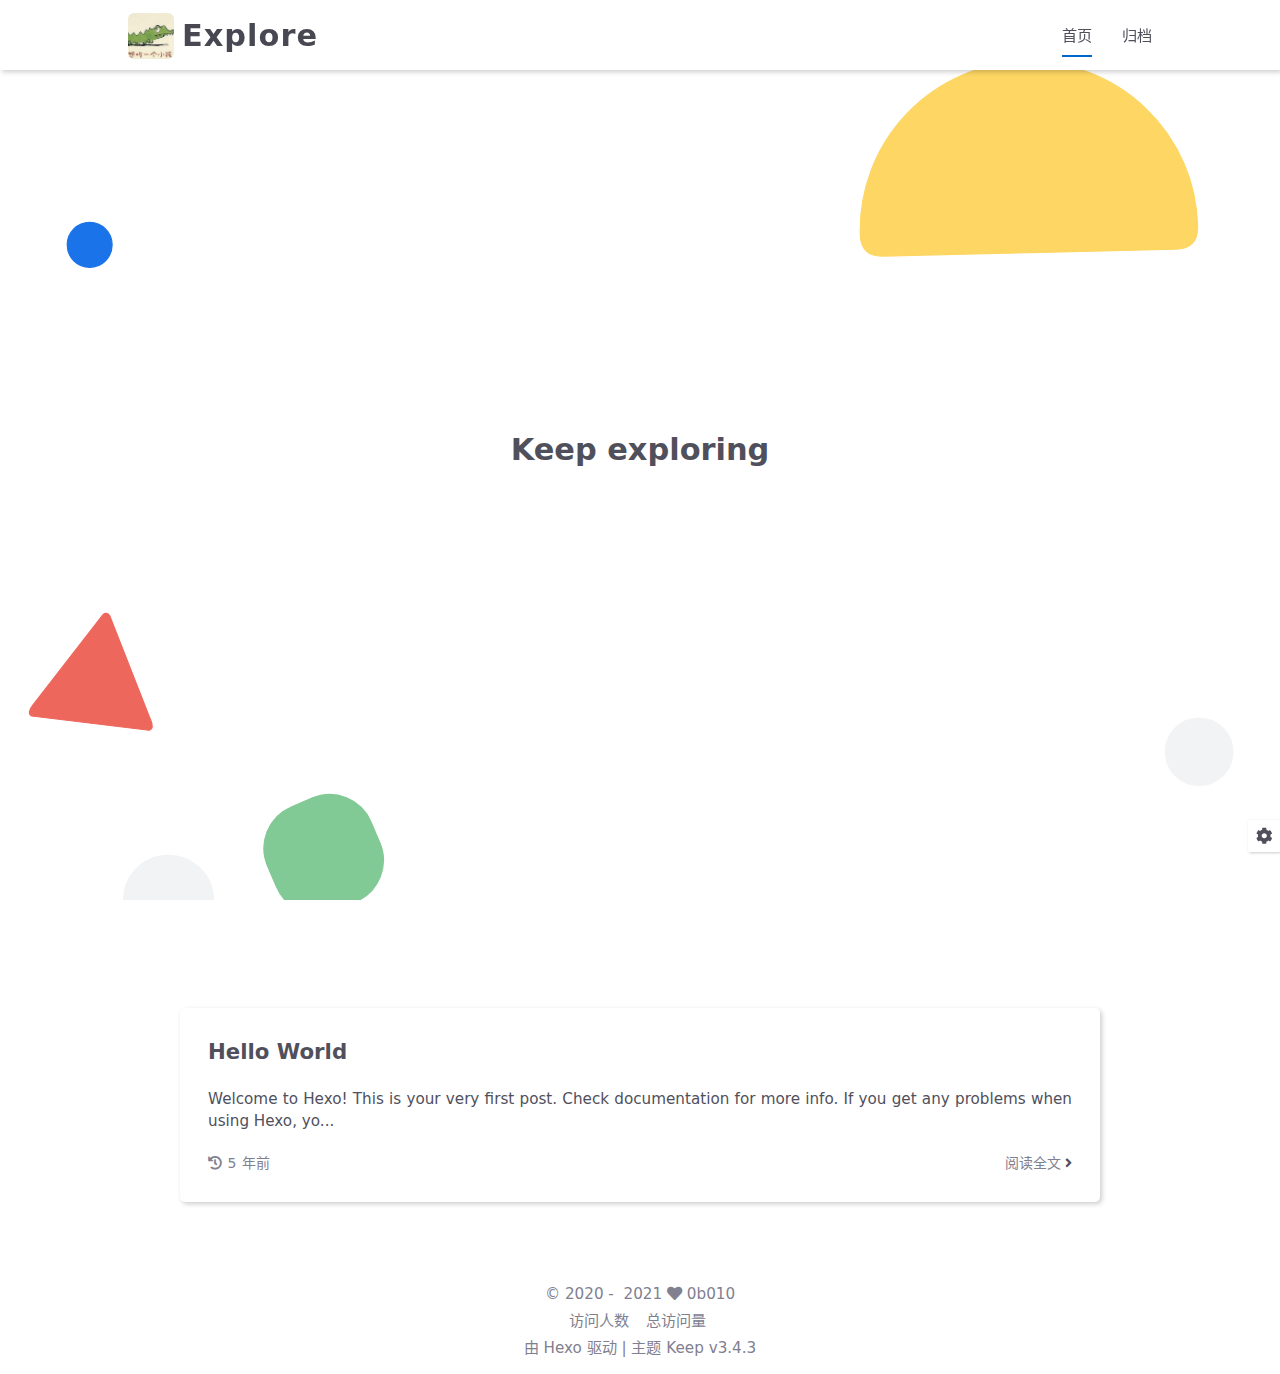
==== index.html @ 8cad260c "Site updated: 2021-06-09 20:20:36" ====
<!DOCTYPE html>
<html lang="zh-CN">
<head>
    <meta charset="utf-8">
    <meta name="viewport" content="width=device-width, initial-scale=1, maximum-scale=1">
    <meta name="keywords" content="Hexo Theme Keep">
    <meta name="description" content="Hexo Theme Keep">
    <meta name="author" content="0b010">
    
    <title>
        
        Explore
    </title>
    
<link rel="stylesheet" href="/css/style.css">

    <link rel="shortcut icon" href="/images/avatar.jpeg">
    
<link rel="stylesheet" href="/css/font-awesome.min.css">

    <script id="hexo-configurations">
    let KEEP = window.KEEP || {};
    KEEP.hexo_config = {"hostname":"example.com","root":"/","language":"zh-CN"};
    KEEP.theme_config = {"toc":{"enable":true,"number":false,"expand_all":false,"init_open":false},"style":{"primary_color":"#0066CC","avatar":"/images/avatar.jpeg","favicon":"/images/avatar.jpeg","article_img_align":"left","left_side_width":"260px","content_max_width":"920px","hover":{"shadow":false,"scale":false},"first_screen":{"enable":true,"background_img":"/images/bg.svg","description":"Keep exploring"},"scroll":{"progress_bar":{"enable":false},"percent":{"enable":false}}},"local_search":{"enable":false,"preload":false},"code_copy":{"enable":false,"style":"default"},"pjax":{"enable":false},"lazyload":{"enable":false},"version":"3.4.3"};
    KEEP.language_ago = {"second":"%s 秒前","minute":"%s 分钟前","hour":"%s 小时前","day":"%s 天前","week":"%s 周前","month":"%s 月前","year":"%s 年前"};
  </script>
<meta name="generator" content="Hexo 5.4.0"></head>


<body>
<div class="progress-bar-container">
    

    
</div>


<main class="page-container">

    
        <div class="first-screen-container flex-center fade-in-down-animation">
    <div class="content flex-center">
        <div class="description">
            Keep exploring
        </div>
        
    </div>
</div>

    

    <div class="page-main-content">

        <div class="page-main-content-top">
            <header class="header-wrapper">

    <div class="header-content has-first-screen">
        <div class="left">
            
                <a class="logo-image" href="/">
                    <img src="/images/avatar.jpeg">
                </a>
            
            <a class="logo-title" href="/">
                Explore
            </a>
        </div>

        <div class="right">
            <div class="pc">
                <ul class="menu-list">
                    
                        <li class="menu-item">
                            <a class="active"
                               href="/"
                            >
                                首页
                            </a>
                        </li>
                    
                        <li class="menu-item">
                            <a class=""
                               href="/archives"
                            >
                                归档
                            </a>
                        </li>
                    
                    
                </ul>
            </div>
            <div class="mobile">
                
                <div class="icon-item menu-bar">
                    <div class="menu-bar-middle"></div>
                </div>
            </div>
        </div>
    </div>

    <div class="header-drawer">
        <ul class="drawer-menu-list">
            
                <li class="drawer-menu-item flex-center">
                    <a class="active"
                       href="/">首页</a>
                </li>
            
                <li class="drawer-menu-item flex-center">
                    <a class=""
                       href="/archives">归档</a>
                </li>
            
        </ul>
    </div>

    <div class="window-mask"></div>

</header>


        </div>

        <div class="page-main-content-middle">

            <div class="main-content">

                
                    <div class="home-content-container fade-in-down-animation">
    <ul class="home-article-list">
        
            <li class="home-article-item">

                

                <h3 class="home-article-title">
                    <a href="/2021/06/09/hello-world/">
                        Hello World
                    </a>
                </h3>

                <div class="home-article-content markdown-body">
                    
                        Welcome to Hexo! This is your very first post. Check documentation for more info. If you get any problems when using Hexo, yo...
                    
                </div>

                <div class="home-article-meta-info-container">
    <div class="home-article-meta-info">
        <span><i class="fas fa-history"></i>&nbsp;<span class="home-article-date" data-date="Wed Jun 09 2021 17:06:42 GMT+0800">2021-06-09</span></span>
        
        
    </div>

    <a href="/2021/06/09/hello-world/">阅读全文&nbsp;<i class="fas fa-angle-right"></i></a>
</div>

            </li>
        
    </ul>

    <div class="home-paginator">
        <div class="paginator">
    

    
</div>

    </div>
</div>


                
            </div>

        </div>

        <div class="page-main-content-bottom">
            <footer class="footer">
    <div class="info-container">
        <div class="copyright-info info-item">
            &copy;
            
              <span>2020</span>&nbsp;-&nbsp;
            
            2021&nbsp;<i class="fas fa-heart icon-animate"></i>&nbsp;<a href="/">0b010</a>
        </div>
        
            <script async  src="//busuanzi.ibruce.info/busuanzi/2.3/busuanzi.pure.mini.js"></script>
            <div class="website-count info-item">
                
                    <span id="busuanzi_container_site_uv">
                        访问人数&nbsp;<span id="busuanzi_value_site_uv"></span>&ensp;
                    </span>
                
                
                    <span id="busuanzi_container_site_pv">
                        总访问量&nbsp;<span id="busuanzi_value_site_pv"></span>
                    </span>
                
            </div>
        
        <div class="theme-info info-item">
            由 <a target="_blank" href="https://hexo.io">Hexo</a> 驱动&nbsp;|&nbsp;主题&nbsp;<a class="theme-version" target="_blank" href="https://github.com/XPoet/hexo-theme-keep">Keep v3.4.3</a>
        </div>
        
    </div>
</footer>

        </div>
    </div>

    

    <div class="right-bottom-side-tools">
        <div class="side-tools-container">
    <ul class="side-tools-list">
        <li class="tools-item tool-font-adjust-plus flex-center">
            <i class="fas fa-search-plus"></i>
        </li>

        <li class="tools-item tool-font-adjust-minus flex-center">
            <i class="fas fa-search-minus"></i>
        </li>

        <li class="tools-item tool-expand-width flex-center">
            <i class="fas fa-arrows-alt-h"></i>
        </li>

        <li class="tools-item tool-dark-light-toggle flex-center">
            <i class="fas fa-moon"></i>
        </li>

        <!-- rss -->
        

        
            <li class="tools-item tool-scroll-to-top flex-center">
                <i class="fas fa-arrow-up"></i>
            </li>
        

        <li class="tools-item tool-scroll-to-bottom flex-center">
            <i class="fas fa-arrow-down"></i>
        </li>
    </ul>

    <ul class="exposed-tools-list">
        <li class="tools-item tool-toggle-show flex-center">
            <i class="fas fa-cog fa-spin"></i>
        </li>
        
    </ul>
</div>

    </div>

    

    <div class="image-viewer-container">
    <img src="">
</div>


    

</main>





<script src="/js/utils.js"></script>

<script src="/js/main.js"></script>

<script src="/js/header-shrink.js"></script>

<script src="/js/back2top.js"></script>

<script src="/js/dark-light-toggle.js"></script>








<div class="post-scripts">
    
</div>



</body>
</html>
---- css/style.css ----
:root {
  --background-color: #fff;
  --second-background-color: #f7f7f7;
  --primary-color: #06c;
  --first-text-color: #484853;
  --second-text-color: #4c4c57;
  --third-text-color: #808091;
  --fourth-text-color: #ededef;
  --default-text-color: #50505c;
  --border-color: #b3b3b3;
  --selection-color: #0075eb;
  --shadow-color: rgba(0,0,0,0.2);
  --shadow-hover-color: rgba(0,0,0,0.28);
  --scrollbar-color: #595967;
  --scroll-bar-bg-color: #e6e6e6;
  --link-color: #484853;
  --copyright-info-color: #c03;
  --avatar-background-color: #06c;
  --pjax-progress-bar-color: linear-gradient(45deg, #f10006, #ef5b00, #e59c01, #19ca05, #00cab5, #0264c8, #c303c3);
}
@media (prefers-color-scheme: light) {
  :root {
    --background-color: #fff;
    --second-background-color: #f7f7f7;
    --primary-color: #06c;
    --first-text-color: #484853;
    --second-text-color: #4c4c57;
    --third-text-color: #808091;
    --fourth-text-color: #ededef;
    --default-text-color: #50505c;
    --border-color: #b3b3b3;
    --selection-color: #0075eb;
    --shadow-color: rgba(0,0,0,0.2);
    --shadow-hover-color: rgba(0,0,0,0.28);
    --scrollbar-color: #595967;
    --scroll-bar-bg-color: #e6e6e6;
    --link-color: #484853;
    --copyright-info-color: #c03;
    --avatar-background-color: #06c;
    --pjax-progress-bar-color: linear-gradient(45deg, #f10006, #ef5b00, #e59c01, #19ca05, #00cab5, #0264c8, #c303c3);
  }
}
@media (prefers-color-scheme: dark) {
  :root {
    --background-color: #383940;
    --second-background-color: #32333a;
    --primary-color: #06c;
    --first-text-color: #d2d2d7;
    --second-text-color: #cbcbd1;
    --third-text-color: #9595a2;
    --fourth-text-color: #242429;
    --default-text-color: #bebec6;
    --border-color: #5c5e6a;
    --selection-color: #0075eb;
    --shadow-color: rgba(128,128,128,0.2);
    --shadow-hover-color: rgba(128,128,128,0.28);
    --scrollbar-color: #32333a;
    --scroll-bar-bg-color: #5c5e6a;
    --link-color: #c5c5cc;
    --copyright-info-color: #a30029;
    --avatar-background-color: #005cb8;
    --pjax-progress-bar-color: linear-gradient(45deg, #ea404a, #ea722f, #e9a71f, #67e559, #18ecec, #1b85f1, #ee1dee);
  }
}
.light-mode {
  --background-color: #fff;
  --second-background-color: #f7f7f7;
  --primary-color: #06c;
  --first-text-color: #484853;
  --second-text-color: #4c4c57;
  --third-text-color: #808091;
  --fourth-text-color: #ededef;
  --default-text-color: #50505c;
  --border-color: #b3b3b3;
  --selection-color: #0075eb;
  --shadow-color: rgba(0,0,0,0.2);
  --shadow-hover-color: rgba(0,0,0,0.28);
  --scrollbar-color: #595967;
  --scroll-bar-bg-color: #e6e6e6;
  --link-color: #484853;
  --copyright-info-color: #c03;
  --avatar-background-color: #06c;
  --pjax-progress-bar-color: linear-gradient(45deg, #f10006, #ef5b00, #e59c01, #19ca05, #00cab5, #0264c8, #c303c3);
}
.dark-mode {
  --background-color: #383940;
  --second-background-color: #32333a;
  --primary-color: #06c;
  --first-text-color: #d2d2d7;
  --second-text-color: #cbcbd1;
  --third-text-color: #9595a2;
  --fourth-text-color: #242429;
  --default-text-color: #bebec6;
  --border-color: #5c5e6a;
  --selection-color: #0075eb;
  --shadow-color: rgba(128,128,128,0.2);
  --shadow-hover-color: rgba(128,128,128,0.28);
  --scrollbar-color: #32333a;
  --scroll-bar-bg-color: #5c5e6a;
  --link-color: #c5c5cc;
  --copyright-info-color: #a30029;
  --avatar-background-color: #005cb8;
  --pjax-progress-bar-color: linear-gradient(45deg, #ea404a, #ea722f, #e9a71f, #67e559, #18ecec, #1b85f1, #ee1dee);
}
.fade-in-down-animation {
  animation-fill-mode: both;
  animation-duration: 1s;
  animation-name: fade-in-down;
}
.title-hover-animation {
  display: inline-block;
  position: relative;
  border-bottom: none;
  line-height: 1.3;
  vertical-align: top;
  color: var(--second-text-color);
}
.title-hover-animation::before {
  content: "";
  position: absolute;
  width: 100%;
  height: 2px;
  bottom: -4px;
  left: 0;
  background-color: var(--second-text-color);
  visibility: hidden;
  transform: scaleX(0);
  transition-property: color, background, box-shadow, border-color, visibility, transform;
  transition-delay: 0s, 0s, 0s, 0s, 0s, 0s;
  transition-duration: 0.2s, 0.2s, 0.2s, 0.2s, 0.2s, 0.2s;
  transition-timing-function: ease, ease, ease, ease, ease-in-out, ease-in-out;
}
.title-hover-animation:hover::before {
  visibility: visible;
  transform: scaleX(1);
}
@-moz-keyframes fade-in-down {
  0% {
    opacity: 0;
    transform: translateY(-50px);
  }
  100% {
    opacity: 1;
    transform: translateY(0);
  }
}
@-webkit-keyframes fade-in-down {
  0% {
    opacity: 0;
    transform: translateY(-50px);
  }
  100% {
    opacity: 1;
    transform: translateY(0);
  }
}
@-o-keyframes fade-in-down {
  0% {
    opacity: 0;
    transform: translateY(-50px);
  }
  100% {
    opacity: 1;
    transform: translateY(0);
  }
}
@keyframes fade-in-down {
  0% {
    opacity: 0;
    transform: translateY(-50px);
  }
  100% {
    opacity: 1;
    transform: translateY(0);
  }
}
@-moz-keyframes icon-animate {
  0%, 100% {
    transform: scale(1);
  }
  10%, 30% {
    transform: scale(0.88);
  }
  20%, 40%, 60%, 80% {
    transform: scale(1.08);
  }
  50%, 70% {
    transform: scale(1.08);
  }
}
@-webkit-keyframes icon-animate {
  0%, 100% {
    transform: scale(1);
  }
  10%, 30% {
    transform: scale(0.88);
  }
  20%, 40%, 60%, 80% {
    transform: scale(1.08);
  }
  50%, 70% {
    transform: scale(1.08);
  }
}
@-o-keyframes icon-animate {
  0%, 100% {
    transform: scale(1);
  }
  10%, 30% {
    transform: scale(0.88);
  }
  20%, 40%, 60%, 80% {
    transform: scale(1.08);
  }
  50%, 70% {
    transform: scale(1.08);
  }
}
@keyframes icon-animate {
  0%, 100% {
    transform: scale(1);
  }
  10%, 30% {
    transform: scale(0.88);
  }
  20%, 40%, 60%, 80% {
    transform: scale(1.08);
  }
  50%, 70% {
    transform: scale(1.08);
  }
}
* {
  transition-property: color, background, box-shadow, border-color;
  transition-delay: 0s, 0s, 0s, 0s;
  transition-duration: 0.2s, 0.2s, 0.2s, 0.2s;
  transition-timing-function: ease, ease, ease, ease;
}
*::-webkit-scrollbar {
  width: 6px;
  height: 6px;
  transition: all 0.2s ease;
}
*::-webkit-scrollbar-thumb {
  background: var(--scrollbar-color);
  border-radius: 1px;
}
*::-webkit-scrollbar-track {
  background: var(--scroll-bar-bg-color);
}
html,
body {
  margin: 0;
  padding: 0;
  color: var(--default-text-color);
  background: var(--background-color);
  font-family: Optima-Regular, Optima, -apple-system, system-ui, Segoe UI, Roboto, Ubuntu, Cantarell, Noto Sans, sans-serif, BlinkMacSystemFont, Helvetica Neue, PingFang SC, Hiragino Sans GB, Microsoft YaHei, Arial;
  font-weight: 400;
  font-size: 15.2px;
  line-height: 22px;
}
html::-webkit-scrollbar,
body::-webkit-scrollbar {
  width: 8px;
  height: 8px;
}
@media (max-width: 780px) {
  html,
  body {
    font-size: 14.591999999999999px;
    line-height: 21.119999999999997px;
  }
}
@media (max-width: 500px) {
  html,
  body {
    font-size: 13.68px;
    line-height: 19.8px;
  }
}
::selection {
  background: var(--selection-color);
  color: #fff;
}
ul,
ol,
li {
  padding: 0;
  margin: 0;
  list-style: none;
}
a {
  text-decoration: none;
  color: var(--default-text-color);
}
a i,
a span {
  color: var(--default-text-color);
}
a:hover,
a:active {
  text-decoration: none !important;
  color: var(--primary-color);
}
a:hover i,
a:active i,
a:hover span,
a:active span {
  color: var(--primary-color);
}
img[lazyload] {
  padding: 10px;
  margin: 20px auto !important;
  cursor: not-allowed;
  pointer-events: none;
}
button {
  padding: 0;
  margin: 0;
  border: 0;
  outline: none;
  cursor: pointer;
  background: transparent;
}
.btn {
  display: inline-block;
  position: relative;
  text-align: center;
  cursor: pointer;
  white-space: nowrap;
  border-radius: 5px;
  padding: 8px 16px;
  background: var(--background-color);
  box-shadow: 2px 2px 5px var(--shadow-color);
  transition-property: color, background, box-shadow, border-color, transform;
  transition-delay: 0s, 0s, 0s, 0s, 0s;
  transition-duration: 0.2s, 0.2s, 0.2s, 0.2s, 0.2s;
  transition-timing-function: ease, ease, ease, ease, linear;
}
.btn:hover {
  color: var(--background-color);
  background: var(--primary-color);
}
.flex-center {
  display: flex;
  justify-content: center;
  align-items: center;
}
.clear {
  clear: both;
}
.markdown-body {
  font-size: 1rem;
}
.markdown-body blockquote {
  box-sizing: border-box;
  border-left: 5px solid var(--default-text-color);
  margin: 20px 0;
  color: var(--default-text-color);
  background: var(--second-background-color);
}
.markdown-body blockquote p,
.markdown-body blockquote ul,
.markdown-body blockquote ol {
  padding: 5px 5px 5px 10px;
}
.markdown-body p {
  line-height: 2;
  color: var(--default-text-color);
}
.markdown-body a {
  position: relative;
  outline: 0;
  text-decoration: none;
  overflow-wrap: break-word;
  cursor: pointer;
  border-bottom: 1px solid var(--third-text-color);
  box-sizing: border-box;
  padding-bottom: 2px;
}
.markdown-body a .fas,
.markdown-body a .far,
.markdown-body a fab {
  margin: 0 2px 0 6px;
  position: relative;
  color: var(--third-text-color);
  font-size: 0.88rem;
}
.markdown-body a:hover {
  text-decoration: underline;
}
.markdown-body a:hover::after {
  background: var(--primary-color);
}
.markdown-body strong {
  color: var(--default-text-color);
}
.markdown-body em {
  color: var(--default-text-color);
}
.markdown-body ul > li,
.markdown-body ol > li {
  margin-left: 16px;
  line-height: 2rem;
}
.markdown-body ul li {
  list-style: disc;
}
.markdown-body ul li ul li {
  list-style: circle;
}
.markdown-body ul li ul li ul li {
  list-style: square;
}
.markdown-body ol li {
  list-style: decimal;
}
.markdown-body ol li ol li {
  list-style: upper-alpha;
}
.markdown-body ol li ol li ol li {
  list-style: upper-roman;
}
.markdown-body li {
  color: var(--default-text-color);
}
.markdown-body h1,
.markdown-body h2,
.markdown-body h3,
.markdown-body h4,
.markdown-body h5,
.markdown-body h6 {
  color: var(--second-text-color);
  line-height: 1.5;
}
@media (max-width: 780px) {
  .markdown-body h1,
  .markdown-body h2,
  .markdown-body h3,
  .markdown-body h4,
  .markdown-body h5,
  .markdown-body h6 {
    line-height: 1.25;
  }
}
.markdown-body h1 {
  font-size: 1.8rem;
  font-weight: 600;
}
@media (max-width: 780px) {
  .markdown-body h1 {
    font-size: 1.7rem;
  }
}
.markdown-body h2 {
  font-size: 1.7rem;
  font-weight: 600;
}
@media (max-width: 780px) {
  .markdown-body h2 {
    font-size: 1.6rem;
  }
}
.markdown-body h3 {
  font-size: 1.6rem;
  font-weight: 550;
}
@media (max-width: 780px) {
  .markdown-body h3 {
    font-size: 1.5rem;
  }
}
.markdown-body h4 {
  font-size: 1.5rem;
  font-weight: 550;
}
@media (max-width: 780px) {
  .markdown-body h4 {
    font-size: 1.4rem;
  }
}
.markdown-body h5 {
  font-size: 1.28rem;
  font-weight: 500;
}
@media (max-width: 780px) {
  .markdown-body h5 {
    font-size: 1.18rem;
  }
}
.markdown-body h6 {
  font-size: 1.2rem;
  font-weight: 500;
  line-height: 1.2;
}
@media (max-width: 780px) {
  .markdown-body h6 {
    font-size: 1.1rem;
    line-height: 1.1;
  }
}
.markdown-body img {
  box-sizing: border-box;
  max-width: 100%;
  cursor: zoom-in;
  display: block;
  box-shadow: 0 0 2px var(--shadow-color);
  transition-property: color, background, box-shadow, border-color, padding, margin;
  transition-delay: 0s, 0s, 0s, 0s, 0s, 0s;
  transition-duration: 0.2s, 0.2s, 0.2s, 0.2s, 0.2s, 0.2s;
  transition-timing-function: ease, ease, ease, ease, linear, linear;
  margin: 10px 0 2px;
}
.markdown-body > table {
  border-spacing: 0;
  border-collapse: collapse;
  width: 100%;
  overflow: auto;
}
.markdown-body > table td,
.markdown-body > table th {
  padding: 0;
}
.markdown-body > table th {
  font-weight: 600;
}
.markdown-body > table td,
.markdown-body > table th {
  padding: 6px 13px;
  border: 1px solid var(--border-color);
}
.markdown-body > table tr {
  background-color: var(--background-color);
  border: 1px solid var(--fourth-text-color);
}
.markdown-body > table tr:nth-child(2n) {
  background-color: var(--second-background-color);
}
:root {
  --background-color: #fff;
  --second-background-color: #f7f7f7;
  --primary-color: #06c;
  --first-text-color: #484853;
  --second-text-color: #4c4c57;
  --third-text-color: #808091;
  --fourth-text-color: #ededef;
  --default-text-color: #50505c;
  --border-color: #b3b3b3;
  --selection-color: #0075eb;
  --shadow-color: rgba(0,0,0,0.2);
  --shadow-hover-color: rgba(0,0,0,0.28);
  --scrollbar-color: #595967;
  --scroll-bar-bg-color: #e6e6e6;
  --link-color: #484853;
  --copyright-info-color: #c03;
  --avatar-background-color: #06c;
  --pjax-progress-bar-color: linear-gradient(45deg, #f10006, #ef5b00, #e59c01, #19ca05, #00cab5, #0264c8, #c303c3);
}
@media (prefers-color-scheme: light) {
  :root {
    --background-color: #fff;
    --second-background-color: #f7f7f7;
    --primary-color: #06c;
    --first-text-color: #484853;
    --second-text-color: #4c4c57;
    --third-text-color: #808091;
    --fourth-text-color: #ededef;
    --default-text-color: #50505c;
    --border-color: #b3b3b3;
    --selection-color: #0075eb;
    --shadow-color: rgba(0,0,0,0.2);
    --shadow-hover-color: rgba(0,0,0,0.28);
    --scrollbar-color: #595967;
    --scroll-bar-bg-color: #e6e6e6;
    --link-color: #484853;
    --copyright-info-color: #c03;
    --avatar-background-color: #06c;
    --pjax-progress-bar-color: linear-gradient(45deg, #f10006, #ef5b00, #e59c01, #19ca05, #00cab5, #0264c8, #c303c3);
  }
}
@media (prefers-color-scheme: dark) {
  :root {
    --background-color: #383940;
    --second-background-color: #32333a;
    --primary-color: #06c;
    --first-text-color: #d2d2d7;
    --second-text-color: #cbcbd1;
    --third-text-color: #9595a2;
    --fourth-text-color: #242429;
    --default-text-color: #bebec6;
    --border-color: #5c5e6a;
    --selection-color: #0075eb;
    --shadow-color: rgba(128,128,128,0.2);
    --shadow-hover-color: rgba(128,128,128,0.28);
    --scrollbar-color: #32333a;
    --scroll-bar-bg-color: #5c5e6a;
    --link-color: #c5c5cc;
    --copyright-info-color: #a30029;
    --avatar-background-color: #005cb8;
    --pjax-progress-bar-color: linear-gradient(45deg, #ea404a, #ea722f, #e9a71f, #67e559, #18ecec, #1b85f1, #ee1dee);
  }
}
.light-mode {
  --background-color: #fff;
  --second-background-color: #f7f7f7;
  --primary-color: #06c;
  --first-text-color: #484853;
  --second-text-color: #4c4c57;
  --third-text-color: #808091;
  --fourth-text-color: #ededef;
  --default-text-color: #50505c;
  --border-color: #b3b3b3;
  --selection-color: #0075eb;
  --shadow-color: rgba(0,0,0,0.2);
  --shadow-hover-color: rgba(0,0,0,0.28);
  --scrollbar-color: #595967;
  --scroll-bar-bg-color: #e6e6e6;
  --link-color: #484853;
  --copyright-info-color: #c03;
  --avatar-background-color: #06c;
  --pjax-progress-bar-color: linear-gradient(45deg, #f10006, #ef5b00, #e59c01, #19ca05, #00cab5, #0264c8, #c303c3);
}
.dark-mode {
  --background-color: #383940;
  --second-background-color: #32333a;
  --primary-color: #06c;
  --first-text-color: #d2d2d7;
  --second-text-color: #cbcbd1;
  --third-text-color: #9595a2;
  --fourth-text-color: #242429;
  --default-text-color: #bebec6;
  --border-color: #5c5e6a;
  --selection-color: #0075eb;
  --shadow-color: rgba(128,128,128,0.2);
  --shadow-hover-color: rgba(128,128,128,0.28);
  --scrollbar-color: #32333a;
  --scroll-bar-bg-color: #5c5e6a;
  --link-color: #c5c5cc;
  --copyright-info-color: #a30029;
  --avatar-background-color: #005cb8;
  --pjax-progress-bar-color: linear-gradient(45deg, #ea404a, #ea722f, #e9a71f, #67e559, #18ecec, #1b85f1, #ee1dee);
}
:root {
  --code-foreground: #535360;
  --code-background: #f2f2f2;
  --highlight-background: #fafafa;
  --highlight-foreground: #535360;
  --highlight-comment: #8e908c;
  --highlight-red: #c82829;
  --highlight-orange: #f5871f;
  --highlight-yellow: #eab700;
  --highlight-green: #718c00;
  --highlight-aqua: #3e999f;
  --highlight-blue: #4271ae;
  --highlight-purple: #8959a8;
  --highlight-gutter-color: #585865;
  --highlight-gutter-bg-color: #f2f2f2;
}
@media (prefers-color-scheme: light) {
  :root {
    --code-foreground: #535360;
    --code-background: #f2f2f2;
    --highlight-background: #fafafa;
    --highlight-foreground: #535360;
    --highlight-comment: #8e908c;
    --highlight-red: #c82829;
    --highlight-orange: #f5871f;
    --highlight-yellow: #eab700;
    --highlight-green: #718c00;
    --highlight-aqua: #3e999f;
    --highlight-blue: #4271ae;
    --highlight-purple: #8959a8;
    --highlight-gutter-color: #585865;
    --highlight-gutter-bg-color: #f2f2f2;
  }
}
@media (prefers-color-scheme: dark) {
  :root {
    --code-foreground: #bfbfc7;
    --code-background: #32333a;
    --highlight-background: #34343b;
    --highlight-foreground: #bfbfc7;
    --highlight-comment: #969896;
    --highlight-red: #c66;
    --highlight-orange: #de935f;
    --highlight-yellow: #f0c674;
    --highlight-green: #b5bd68;
    --highlight-aqua: #8abeb7;
    --highlight-blue: #81a2be;
    --highlight-purple: #b294bb;
    --highlight-gutter-color: #c1c1c9;
    --highlight-gutter-bg-color: #32333a;
  }
}
.light-mode {
  --code-foreground: #535360;
  --code-background: #f2f2f2;
  --highlight-background: #fafafa;
  --highlight-foreground: #535360;
  --highlight-comment: #8e908c;
  --highlight-red: #c82829;
  --highlight-orange: #f5871f;
  --highlight-yellow: #eab700;
  --highlight-green: #718c00;
  --highlight-aqua: #3e999f;
  --highlight-blue: #4271ae;
  --highlight-purple: #8959a8;
  --highlight-gutter-color: #585865;
  --highlight-gutter-bg-color: #f2f2f2;
}
.dark-mode {
  --code-foreground: #bfbfc7;
  --code-background: #32333a;
  --highlight-background: #34343b;
  --highlight-foreground: #bfbfc7;
  --highlight-comment: #969896;
  --highlight-red: #c66;
  --highlight-orange: #de935f;
  --highlight-yellow: #f0c674;
  --highlight-green: #b5bd68;
  --highlight-aqua: #8abeb7;
  --highlight-blue: #81a2be;
  --highlight-purple: #b294bb;
  --highlight-gutter-color: #c1c1c9;
  --highlight-gutter-bg-color: #32333a;
}
pre,
.highlight {
  overflow: auto;
  margin: 20px 0;
  padding: 0;
  font-size: 0.96rem;
  line-height: 1.5rem;
  color: var(--highlight-foreground);
  background: var(--highlight-background);
}
pre,
code {
  font-family: "Source Code Pro", consolas, Menlo;
}
code {
  padding: 5px;
  word-wrap: break-word;
  border-radius: 2px;
  font-size: 0.96rem;
  color: var(--code-foreground);
  background: var(--code-background);
}
pre {
  padding: 10px;
}
pre code {
  padding: 0;
  color: var(--highlight-foreground);
  background: none;
  text-shadow: none;
}
.highlight {
  border-radius: 1px;
}
.highlight pre {
  border: none;
  margin: 0;
  padding: 10px 0;
}
.highlight table {
  margin: 0;
  width: auto;
  border: none;
  border-spacing: unset;
}
.highlight td {
  border: none;
  padding: 0;
}
.highlight figcaption {
  font-size: 1rem;
  color: var(--highlight-foreground);
  line-height: 1rem;
  margin-bottom: 1rem;
}
.highlight figcaption a {
  float: right;
  color: var(--highlight-foreground);
}
.highlight figcaption a:hover {
  border-bottom-color: var(--highlight-foreground);
}
.highlight .gutter pre {
  padding-left: 10px;
  padding-right: 10px;
  color: var(--highlight-gutter-color);
  text-align: center;
  background-color: var(--highlight-gutter-bg-color);
}
.highlight .code pre {
  width: 100%;
  padding-left: 10px;
  padding-right: 10px;
  background-color: var(--highlight-background);
}
.highlight .line {
  height: 20px;
  color: var(--default-text-color);
}
.highlight .line .attr {
  color: var(--default-text-color);
}
.highlight .line .string {
  color: var(--default-text-color);
}
.gutter {
  -webkit-user-select: none;
  -moz-user-select: none;
  -ms-user-select: none;
  user-select: none;
}
.gist table {
  width: auto;
}
.gist table td {
  border: none;
}
pre .deletion {
  background: var(--highlight-deletion);
}
pre .addition {
  background: var(--highlight-addition);
}
pre .meta {
  color: var(--highlight-purple);
}
pre .comment {
  color: var(--highlight-comment);
}
pre .variable,
pre .attribute,
pre .tag,
pre .regexp,
pre .ruby .constant,
pre .xml .tag .title,
pre .xml .pi,
pre .xml .doctype,
pre .html .doctype,
pre .css .id,
pre .css .class,
pre .css .pseudo {
  color: var(--highlight-red);
}
pre .number,
pre .preprocessor,
pre .built_in,
pre .literal,
pre .params,
pre .constant,
pre .command {
  color: var(--highlight-orange);
}
pre .ruby .class .title,
pre .css .rules .attribute,
pre .string,
pre .value,
pre .inheritance,
pre .header,
pre .ruby .symbol,
pre .xml .cdata,
pre .special,
pre .number,
pre .formula {
  color: var(--highlight-green);
}
pre .title,
pre .css .hexcolor {
  color: var(--highlight-aqua);
}
pre .function,
pre .python .decorator,
pre .python .title,
pre .ruby .function .title,
pre .ruby .title .keyword,
pre .perl .sub,
pre .javascript .title,
pre .coffeescript .title {
  color: var(--highlight-blue);
}
pre .keyword,
pre .javascript .function {
  color: var(--highlight-purple);
}
.highlight-container {
  position: relative;
}
.highlight-container:hover .copy-btn,
.highlight-container .copy-btn:focus {
  opacity: 1;
}
.copy-btn {
  cursor: pointer;
  display: inline-block;
  font-weight: bold;
  line-height: 1.8;
  opacity: 0;
  outline: 0;
  padding: 2px 6px;
  position: absolute;
  vertical-align: middle;
  white-space: nowrap;
  font-size: 1rem;
  color: var(--default-text-color);
  -moz-user-select: none;
  -ms-user-select: none;
  -webkit-user-select: none;
  user-select: none;
  transition-property: color, background, box-shadow, border-color, opacity;
  transition-delay: 0s, 0s, 0s, 0s, 0s;
  transition-duration: 0.2s, 0.2s, 0.2s, 0.2s, 0.2s;
  transition-timing-function: ease, ease, ease, ease, ease-in-out;
  background: var(--background-color);
  border: 0;
  right: 0;
  top: 0;
}
.page-container {
  position: relative;
  transition-property: color, background, box-shadow, border-color, padding-left;
  transition-delay: 0s, 0s, 0s, 0s, 0s;
  transition-duration: 0.2s, 0.2s, 0.2s, 0.2s, 0.3s;
  transition-timing-function: ease, ease, ease, ease, ease-out;
}
@media (max-width: 780px) {
  .page-container {
    padding-left: 0 !important;
  }
}
.page-container .page-main-content {
  padding-top: 70px;
  position: relative;
}
.header-shrink .page-container .page-main-content {
  padding-top: 50.4px;
}
@media (max-width: 780px) {
  .header-shrink .page-container .page-main-content {
    padding-top: 45.36px;
  }
}
@media (max-width: 500px) {
  .header-shrink .page-container .page-main-content {
    padding-top: 40.32px;
  }
}
@media (max-width: 780px) {
  .page-container .page-main-content {
    padding-top: 63px;
  }
}
@media (max-width: 500px) {
  .page-container .page-main-content {
    padding-top: 56px;
  }
}
.page-container .page-main-content .page-main-content-top {
  position: fixed;
  top: 0;
  right: 0;
  width: 100%;
  height: 70px;
  z-index: 1005;
  box-sizing: border-box;
  transition-property: color, background, box-shadow, border-color, transform, padding-left, height;
  transition-delay: 0s, 0s, 0s, 0s, 0s, 0s, 0s;
  transition-duration: 0.2s, 0.2s, 0.2s, 0.2s, 0.3s, 0.2s, 0.2s;
  transition-timing-function: ease, ease, ease, ease, ease-out, linear, ease;
}
.page-container .page-main-content .page-main-content-top.hide {
  transform: translateY(-105%);
}
.header-shrink .page-container .page-main-content .page-main-content-top {
  height: 50.4px;
}
@media (max-width: 780px) {
  .header-shrink .page-container .page-main-content .page-main-content-top {
    height: 45.36px;
  }
}
@media (max-width: 500px) {
  .header-shrink .page-container .page-main-content .page-main-content-top {
    height: 40.32px;
  }
}
@media (max-width: 780px) {
  .page-container .page-main-content .page-main-content-top {
    height: 63px;
    padding-left: 0 !important;
  }
}
@media (max-width: 500px) {
  .page-container .page-main-content .page-main-content-top {
    height: 56px;
  }
}
.page-container .page-main-content .page-main-content-middle {
  box-sizing: border-box;
  width: 100%;
  display: flex;
  justify-content: center;
  padding: 38px 0;
  background: var(--background-color);
}
@media (max-width: 780px) {
  .page-container .page-main-content .page-main-content-middle {
    padding: 30.400000000000002px 0;
  }
}
@media (max-width: 500px) {
  .page-container .page-main-content .page-main-content-middle {
    padding: 22.8px 0;
  }
}
.page-container .page-main-content .page-main-content-middle .main-content {
  position: relative;
  box-sizing: border-box;
  width: 80%;
  max-width: 920px;
  height: 100%;
}
@media (max-width: 780px) {
  .page-container .page-main-content .page-main-content-middle .main-content {
    width: 86%;
  }
}
@media (max-width: 500px) {
  .page-container .page-main-content .page-main-content-middle .main-content {
    width: 90%;
  }
}
.page-container .page-main-content .page-main-content-bottom {
  width: 100%;
}
.page-container .page-aside {
  position: fixed;
  top: 0;
  bottom: 0;
  left: -260px;
  width: 260px;
  height: 100%;
  z-index: 1006;
  overflow-y: auto;
  padding: 20px;
  box-sizing: border-box;
  background: var(--background-color);
  box-shadow: 2px 2px 5px var(--shadow-color);
  transition-property: color, background, box-shadow, border-color, left, transform;
  transition-delay: 0s, 0s, 0s, 0s, 0s, 0s;
  transition-duration: 0.2s, 0.2s, 0.2s, 0.2s, 0.3s, 0.2s;
  transition-timing-function: ease, ease, ease, ease, ease-out, linear;
}
@media (max-width: 780px) {
  .page-container .page-aside {
    left: 0 !important;
    display: none !important;
  }
}
.page-container .post-tools {
  position: fixed;
  top: 108px;
  right: 38px;
  transition-property: color, background, box-shadow, border-color, top;
  transition-delay: 0s, 0s, 0s, 0s, 0s;
  transition-duration: 0.2s, 0.2s, 0.2s, 0.2s, 0.2s;
  transition-timing-function: ease, ease, ease, ease, ease;
}
.header-shrink .page-container .post-tools {
  top: 88.4px;
}
@media (max-width: 780px) {
  .header-shrink .page-container .post-tools {
    top: 83.36px;
  }
}
@media (max-width: 500px) {
  .header-shrink .page-container .post-tools {
    top: 78.32px;
  }
}
@media (max-width: 780px) {
  .page-container .post-tools {
    top: 101px;
    right: 10px;
    transform: scale(0.82);
    transform-origin: right top;
  }
}
@media (max-width: 500px) {
  .page-container .post-tools {
    top: 94px;
    right: 5px;
    transform: scale(0.72);
  }
}
.page-container .right-bottom-side-tools {
  position: fixed;
  bottom: 5%;
  right: 0;
}
.search-pop-overlay {
  position: fixed;
  display: flex;
  height: 100%;
  width: 100%;
  left: 0;
  top: 0;
  background: rgba(0,0,0,0);
  visibility: hidden;
  z-index: 1008;
  transition-property: color, background, box-shadow, border-color, visibility, background;
  transition-delay: 0s, 0s, 0s, 0s, 0s, 0s;
  transition-duration: 0.2s, 0.2s, 0.2s, 0.2s, 0.3s, 0.3s;
  transition-timing-function: ease, ease, ease, ease, ease, ease;
}
.search-pop-overlay.active {
  visibility: visible;
  background: rgba(0,0,0,0.35);
}
.search-pop-overlay.active .search-popup {
  transform: scale(1);
}
.search-pop-overlay .search-popup {
  background: var(--background-color);
  border-radius: 5px;
  height: 80%;
  width: 70%;
  margin: auto;
  transform: scale(0);
  z-index: 1006;
  transition-property: color, background, box-shadow, border-color, transform;
  transition-delay: 0s, 0s, 0s, 0s, 0s;
  transition-duration: 0.2s, 0.2s, 0.2s, 0.2s, 0.3s;
  transition-timing-function: ease, ease, ease, ease, ease;
}
@media (max-width: 780px) {
  .search-pop-overlay .search-popup {
    width: 80%;
  }
}
@media (max-width: 500px) {
  .search-pop-overlay .search-popup {
    width: 90%;
  }
}
.search-pop-overlay .search-popup .search-header {
  background: var(--fourth-text-color);
  border-top-left-radius: 2px;
  border-top-right-radius: 2px;
  display: flex;
  padding: 10px;
}
.search-pop-overlay .search-popup .search-header .search-input-field-pre,
.search-pop-overlay .search-popup .search-header .popup-btn-close {
  font-size: 1.2rem;
  padding: 0 10px;
  display: flex;
  align-items: center;
}
.search-pop-overlay .search-popup .search-header .search-input-field-pre {
  cursor: pointer;
  color: var(--third-text-color);
}
.search-pop-overlay .search-popup .search-header .popup-btn-close {
  color: var(--default-text-color);
}
.search-pop-overlay .search-popup .search-header .search-input-container {
  flex-grow: 1;
  padding: 2px;
}
.search-pop-overlay .search-popup .search-header .search-input-container .search-input {
  background: transparent;
  border: 0;
  outline: 0;
  width: 100%;
  font-size: 1.2rem;
  color: var(--default-text-color);
}
.search-pop-overlay .search-popup .search-header .search-input-container .search-input::-webkit-search-cancel-button {
  display: none;
}
.search-pop-overlay .search-popup .search-header .popup-btn-close {
  cursor: pointer;
}
.search-pop-overlay .search-popup .search-header .popup-btn-close:hover .fas,
.search-pop-overlay .search-popup .search-header .popup-btn-close far,
.search-pop-overlay .search-popup .search-header .popup-btn-close fab {
  color: var(--first-text-color);
}
.search-pop-overlay .search-popup #search-result {
  display: flex;
  height: calc(100% - 55px);
  overflow: auto;
  padding: 5px 25px;
}
.search-pop-overlay .search-popup #search-result .search-result-list {
  width: 100%;
  height: 100%;
  font-size: 1rem;
}
.search-pop-overlay .search-popup #search-result .search-result-list li {
  border-bottom: 1px dashed var(--border-color);
  padding: 10px 0;
  margin: 10px 0;
  box-sizing: border-box;
}
.search-pop-overlay .search-popup #search-result .search-result-list li:last-child {
  border-bottom: none;
}
.search-pop-overlay .search-popup #search-result .search-result-list li .search-result-title {
  position: relative;
  font-weight: bold;
  margin-bottom: 10px;
  padding-left: 16px;
  display: flex;
  align-items: center;
}
.search-pop-overlay .search-popup #search-result .search-result-list li .search-result-title::after {
  content: '';
  position: absolute;
  width: 5px;
  height: 5px;
  border-radius: 50%;
  top: 50%;
  transform: translateY(-50%);
  left: 0;
  background: var(--default-text-color);
}
.search-pop-overlay .search-popup #search-result .search-result-list li .search-result {
  line-height: 2rem;
  margin: 0;
  padding-left: 16px;
  word-wrap: break-word;
}
.search-pop-overlay .search-popup #search-result .search-result-list li a:hover {
  color: var(--default-text-color);
}
.search-pop-overlay .search-popup #search-result .search-result-list li .search-keyword {
  border-bottom: 1px dashed var(--primary-color);
  color: var(--primary-color);
  font-weight: bold;
}
.search-pop-overlay .search-popup #search-result #no-result {
  color: var(--third-text-color);
  margin: auto;
}
.post-toc-wrap {
  width: 100%;
  font-size: 0.92rem;
  box-sizing: border-box;
}
.post-toc-wrap .post-toc ol {
  list-style: none;
  margin: 0;
  padding: 0 2px 12px 10px;
  text-align: left;
}
.post-toc-wrap .post-toc ol:last-child {
  padding-bottom: 0;
}
.post-toc-wrap .post-toc ol > ol {
  padding-left: 0;
}
.post-toc-wrap .post-toc ol a {
  transition-property: all;
}
.post-toc-wrap .post-toc .nav-item {
  line-height: 1.8;
  overflow: hidden;
  text-overflow: ellipsis;
  white-space: nowrap;
}
.post-toc-wrap .post-toc .nav .nav-child {
  display: none;
}
.post-toc-wrap .post-toc .nav .active > .nav-child {
  display: block;
}
.post-toc-wrap .post-toc .nav .active-current > .nav-child {
  display: block;
}
.post-toc-wrap .post-toc .nav .active-current > .nav-child > .nav-item {
  display: block;
}
.post-toc-wrap .post-toc .nav .nav-number,
.post-toc-wrap .post-toc .nav .nav-text {
  color: var(--default-text-color);
}
.post-toc-wrap .post-toc .nav .active > a .nav-number,
.post-toc-wrap .post-toc .nav .active > a .nav-text {
  color: var(--primary-color);
}
.post-toc-wrap .post-toc .nav .active-current > a .nav-number,
.post-toc-wrap .post-toc .nav .active-current > a .nav-text {
  color: var(--primary-color);
}
.comments-container {
  display: inline-block;
  margin-top: 38px;
  width: 100%;
}
.comments-container #comment-anchor {
  width: 100%;
  height: 10px;
}
.comments-container .comment-area-title {
  width: 100%;
  margin: 10px 0;
  font-size: 1.38rem;
  color: var(--default-text-color);
}
.comments-container .comment-area-title i {
  color: var(--default-text-color);
}
@media (max-width: 780px) {
  .comments-container .comment-area-title {
    margin: 5px 0;
    font-size: 1.2rem;
  }
}
.progress-bar-container {
  position: fixed;
  top: 0;
  left: 0;
  width: 100%;
  z-index: 1009;
}
.header-wrapper {
  width: 100%;
  height: 100%;
  box-sizing: border-box;
  display: flex;
  align-items: center;
  justify-content: center;
  background: var(--background-color);
  padding-top: 2px;
  box-shadow: 2px 2px 5px var(--shadow-color);
}
.header-wrapper .header-content {
  position: relative;
  height: 100%;
  width: 80%;
  max-width: 920px;
  display: flex;
  flex-direction: row;
  justify-content: space-between;
  align-items: center;
  z-index: 1005;
}
.header-wrapper .header-content.has-first-screen {
  max-width: 1104px;
}
@media (max-width: 780px) {
  .header-wrapper .header-content {
    width: 86%;
  }
}
@media (max-width: 500px) {
  .header-wrapper .header-content {
    width: 90%;
  }
}
.header-wrapper .header-content .left {
  display: flex;
  align-items: center;
  transition-property: color, background, box-shadow, border-color, transform;
  transition-delay: 0s, 0s, 0s, 0s, 0s;
  transition-duration: 0.2s, 0.2s, 0.2s, 0.2s, 0.2s;
  transition-timing-function: ease, ease, ease, ease, linear;
}
.header-shrink .header-wrapper .header-content .left {
  transform: scale(0.72);
  transform-origin: left;
}
.header-wrapper .header-content .left .logo-image {
  width: 46px;
  height: 46px;
  margin-right: 8px;
}
@media (max-width: 780px) {
  .header-wrapper .header-content .left .logo-image {
    width: 41.4px;
    height: 41.4px;
  }
}
@media (max-width: 500px) {
  .header-wrapper .header-content .left .logo-image {
    width: 36.800000000000004px;
    height: 36.800000000000004px;
  }
}
.header-wrapper .header-content .left .logo-image img {
  border-radius: 6px;
  width: 100%;
}
.header-wrapper .header-content .left .logo-title {
  font-size: 2rem;
  font-weight: bold;
  letter-spacing: 1px;
  line-height: 1;
  color: var(--first-text-color);
}
@media (max-width: 780px) {
  .header-wrapper .header-content .left .logo-title {
    font-size: 1.8rem;
  }
}
@media (max-width: 500px) {
  .header-wrapper .header-content .left .logo-title {
    font-size: 1.6rem;
  }
}
.header-wrapper .header-content .right .pc .menu-list {
  display: flex;
  align-items: center;
}
@media (max-width: 780px) {
  .header-wrapper .header-content .right .pc .menu-list {
    display: none;
  }
}
.header-wrapper .header-content .right .pc .menu-list .menu-item {
  float: left;
  position: relative;
  margin-left: 30px;
  font-size: 1rem;
  cursor: pointer;
  color: var(--default-text-color);
}
.header-wrapper .header-content .right .pc .menu-list .menu-item:first-child {
  margin-left: 0;
}
.header-wrapper .header-content .right .pc .menu-list .menu-item a:hover::after,
.header-wrapper .header-content .right .pc .menu-list .menu-item .active::after {
  content: '';
  position: absolute;
  bottom: -10px;
  left: 50%;
  width: 100%;
  height: 2px;
  transform: translateX(-50%);
  background: var(--primary-color);
  transition-property: color, background, box-shadow, border-color, transform, bottom;
  transition-delay: 0s, 0s, 0s, 0s, 0s, 0s;
  transition-duration: 0.2s, 0.2s, 0.2s, 0.2s, 0.2s, 0.2s;
  transition-timing-function: ease, ease, ease, ease, linear, linear;
}
.header-shrink .header-wrapper .header-content .right .pc .menu-list .menu-item a:hover::after,
.header-shrink .header-wrapper .header-content .right .pc .menu-list .menu-item .active::after {
  bottom: -13.2px;
}
.header-wrapper .header-content .right .pc .menu-list .menu-item.search {
  font-size: 1.5rem;
  margin-left: 26px;
}
.header-wrapper .header-content .right .pc .menu-list .menu-item.search i {
  color: var(--default-text-color);
}
.header-wrapper .header-content .right .mobile {
  display: flex;
  justify-content: space-between;
  align-items: center;
}
.header-wrapper .header-content .right .mobile .icon-item {
  display: none;
  position: relative;
  cursor: pointer;
  font-size: 18px;
  margin-left: 12px;
  width: 20px;
  height: 20px;
  color: var(--default-text-color);
}
.header-wrapper .header-content .right .mobile .icon-item i {
  color: var(--default-text-color);
}
.header-wrapper .header-content .right .mobile .icon-item:first-child {
  margin-left: 0;
}
@media (max-width: 780px) {
  .header-wrapper .header-content .right .mobile .icon-item {
    display: flex;
    justify-content: center;
    align-items: center;
  }
}
.header-wrapper .header-content .right .mobile .menu-bar .menu-bar-middle {
  width: 18px;
  height: 2.5px;
  position: relative;
  background: var(--default-text-color);
}
.header-drawer-show .header-wrapper .header-content .right .mobile .menu-bar .menu-bar-middle {
  background: transparent;
}
.header-wrapper .header-content .right .mobile .menu-bar .menu-bar-middle::before,
.header-wrapper .header-content .right .mobile .menu-bar .menu-bar-middle::after {
  content: '';
  position: absolute;
  left: 0;
  width: 100%;
  height: 2.5px;
  background: var(--default-text-color);
  transition-property: color, background, box-shadow, border-color, transform;
  transition-delay: 0s, 0s, 0s, 0s, 0s;
  transition-duration: 0.2s, 0.2s, 0.2s, 0.2s, 0.38s;
  transition-timing-function: ease, ease, ease, ease, ease;
}
.header-wrapper .header-content .right .mobile .menu-bar .menu-bar-middle::before {
  top: -6px;
}
.header-drawer-show .header-wrapper .header-content .right .mobile .menu-bar .menu-bar-middle::before {
  transform: translateY(6px) rotate(45deg);
}
.header-wrapper .header-content .right .mobile .menu-bar .menu-bar-middle::after {
  bottom: -6px;
}
.header-drawer-show .header-wrapper .header-content .right .mobile .menu-bar .menu-bar-middle::after {
  transform: translateY(-6px) rotate(-45deg);
}
.header-wrapper .header-drawer {
  width: 100%;
  padding: 70px 0 20px 0;
  position: absolute;
  top: 0;
  left: 0;
  transform: scaleY(0);
  transform-origin: top;
  z-index: 1002;
  background: var(--background-color);
  transition-property: color, background, box-shadow, border-color, transform;
  transition-delay: 0s, 0s, 0s, 0s, 0s;
  transition-duration: 0.2s, 0.2s, 0.2s, 0.2s, 0.38s;
  transition-timing-function: ease, ease, ease, ease, ease;
}
.header-drawer-show .header-wrapper .header-drawer {
  transform: scaleY(1);
}
.header-wrapper .header-drawer .drawer-menu-list {
  display: flex;
  flex-direction: column;
  justify-content: flex-start;
  align-items: center;
}
.header-wrapper .header-drawer .drawer-menu-list .drawer-menu-item {
  font-size: 1rem;
  margin: 6px 0;
  height: 38px;
}
.header-wrapper .header-drawer .drawer-menu-list .drawer-menu-item a {
  padding: 6px 20px;
  border-radius: 20px;
  color: var(--default-text-color);
}
.header-wrapper .header-drawer .drawer-menu-list .drawer-menu-item a:hover {
  color: var(--second-text-color);
  border: 1px solid var(--default-text-color);
}
.header-wrapper .header-drawer .drawer-menu-list .drawer-menu-item a.active {
  border: 1px solid var(--default-text-color);
  color: var(--second-text-color);
}
.header-wrapper .window-mask {
  position: absolute;
  top: 0;
  width: 100%;
  height: 100vh;
  background: rgba(0,0,0,0.4);
  z-index: 1001;
  visibility: hidden;
  opacity: 0;
  transition-property: color, background, box-shadow, border-color, transform, opacity;
  transition-delay: 0s, 0s, 0s, 0s, 0s, 0s;
  transition-duration: 0.2s, 0.2s, 0.2s, 0.2s, 0.38s, 0.38s;
  transition-timing-function: ease, ease, ease, ease, ease, ease;
}
.header-drawer-show .header-wrapper .window-mask {
  visibility: visible;
  opacity: 1;
}
.header-drawer-show {
  overflow: hidden;
}
.post-tools-container .tools-list li {
  cursor: pointer;
  width: 38px;
  height: 38px;
  border-radius: 50%;
  font-size: 1.2rem;
  display: flex;
  align-items: center;
  justify-content: center;
  margin-bottom: 12px;
  background: var(--background-color);
  color: var(--default-text-color);
  box-shadow: 2px 2px 5px var(--shadow-color);
  transition-property: color, background, box-shadow, border-color, transform;
  transition-delay: 0s, 0s, 0s, 0s, 0s;
  transition-duration: 0.2s, 0.2s, 0.2s, 0.2s, 0.2s;
  transition-timing-function: ease, ease, ease, ease, linear;
}
.post-tools-container .tools-list li i {
  color: var(--default-text-color);
}
.post-tools-container .tools-list li:hover {
  background: var(--primary-color);
  color: var(--background-color);
}
.post-tools-container .tools-list li:hover i {
  color: var(--background-color);
}
.post-tools-container .tools-list li:last-child {
  margin-bottom: 0;
}
.post-tools-container .tools-list li.page-aside-toggle {
  display: none;
}
@media (max-width: 780px) {
  .post-tools-container .tools-list li.page-aside-toggle {
    display: none !important;
  }
}
.side-tools-container {
  position: relative;
}
.side-tools-container .tools-item {
  width: 32px;
  height: 32px;
  font-size: 1.1rem;
  margin-bottom: 3px;
  cursor: pointer;
  border-right: none;
  border-radius: 1px;
  box-shadow: 1px 1px 3px var(--shadow-color);
  color: var(--default-text-color);
  background: var(--background-color);
}
.side-tools-container .tools-item i {
  color: var(--default-text-color);
}
.side-tools-container .tools-item:hover {
  color: var(--background-color);
  background: var(--primary-color);
  box-shadow: 2px 2px 6px var(--shadow-color);
}
.side-tools-container .tools-item:hover i {
  color: var(--background-color);
}
@media (max-width: 780px) {
  .side-tools-container .tools-item {
    width: 28.8px;
    height: 28.8px;
    font-size: 0.99rem;
    margin-bottom: 2px;
  }
}
.side-tools-container .tools-item.rss a {
  border-radius: 1px;
  width: 100%;
  height: 100%;
}
.side-tools-container .tools-item.rss a:hover {
  color: var(--background-color);
  background: var(--primary-color);
  box-shadow: 2px 2px 6px var(--shadow-color);
}
.side-tools-container .side-tools-list {
  opacity: 0;
  transform: translateX(100%);
  transition-property: color, background, box-shadow, border-color, transform, opacity;
  transition-delay: 0s, 0s, 0s, 0s, 0s, 0s;
  transition-duration: 0.2s, 0.2s, 0.2s, 0.2s, 0.2s, 0.2s;
  transition-timing-function: ease, ease, ease, ease, linear, linear;
}
@media (max-width: 780px) {
  .side-tools-container .side-tools-list .tool-expand-width {
    display: none;
  }
}
.side-tools-container .side-tools-list.show {
  opacity: 1;
  transform: translateX(0);
}
.archive-list-container .archive-item {
  margin-bottom: 38px;
}
.archive-list-container .archive-item:last-child {
  margin-bottom: 0;
}
.archive-list-container .archive-item .archive-item-header {
  margin-bottom: 10px;
}
.archive-list-container .archive-item .archive-item-header .archive-year {
  font-size: 1.8rem;
  color: var(--second-text-color);
  font-weight: 600;
  margin-right: 6px;
}
@media (max-width: 780px) {
  .archive-list-container .archive-item .archive-item-header .archive-year {
    font-size: 1.6rem;
  }
}
.archive-list-container .archive-item .archive-item-header .archive-year-post-count {
  font-size: 1.2rem;
  font-weight: 500;
  color: var(--second-text-color);
}
@media (max-width: 780px) {
  .archive-list-container .archive-item .archive-item-header .archive-year-post-count {
    font-size: 1.08rem;
  }
}
.archive-list-container .archive-item .article-list {
  padding-left: 10px;
}
@media (max-width: 780px) {
  .archive-list-container .archive-item .article-list {
    padding-left: 0;
  }
}
.archive-list-container .archive-item .article-list .article-item {
  font-size: 1rem;
  margin-top: 18px;
}
@media (max-width: 780px) {
  .archive-list-container .archive-item .article-list .article-item {
    margin-top: 16px;
  }
}
@media (max-width: 500px) {
  .archive-list-container .archive-item .article-list .article-item {
    margin-top: 14px;
  }
}
.archive-list-container .archive-item .article-list .article-item:hover a.article-title,
.archive-list-container .archive-item .article-list .article-item:hover .article-date {
  color: var(--primary-color);
}
.archive-list-container .archive-item .article-list .article-item a.article-title {
  color: var(--default-text-color);
}
.archive-list-container .archive-item .article-list .article-item .article-date {
  font-size: 1rem;
  float: right;
}
.footer {
  font-size: 1rem;
  color: var(--third-text-color);
}
.footer a {
  color: var(--third-text-color);
}
.footer a:hover {
  color: var(--primary-color);
}
.footer .info-container {
  padding-bottom: 10px;
  text-align: center;
}
.footer .info-item {
  margin: 5px 0;
}
.footer .icon-animate {
  animation: icon-animate 1.2s ease-in-out infinite;
}
.paginator {
  font-size: 1rem;
  margin-top: 30px;
}
.paginator a.prev {
  float: left;
}
.paginator a.next {
  float: right;
}
.page-template-container {
  padding: 30px;
  border-radius: 5px;
  box-sizing: border-box;
  background: var(--background-color);
  margin-bottom: 30px;
  box-shadow: 2px 2px 5px var(--shadow-color);
}
@media (max-width: 780px) {
  .page-template-container {
    margin-bottom: 24px;
  }
}
@media (max-width: 500px) {
  .page-template-container {
    margin-bottom: 18px;
  }
}
@media (max-width: 780px) {
  .page-template-container {
    padding: 24px;
    border-radius: 4px;
  }
}
@media (max-width: 500px) {
  .page-template-container {
    padding: 18px;
    border-radius: 3px;
  }
}
.page-template-container .page-template-content {
  color: var(--default-text-color);
}
.page-template-container .page-template-content h1:first-child,
.page-template-container .page-template-content h2:first-child,
.page-template-container .page-template-content h3:first-child,
.page-template-container .page-template-content h4:first-child,
.page-template-container .page-template-content h5:first-child,
.page-template-container .page-template-content h6:first-child {
  margin-top: 0;
}
.first-screen-container {
  position: relative;
  box-sizing: border-box;
  width: 100%;
  overflow: hidden;
  background: url("/images/bg.svg") center center/cover no-repeat;
  background-position-y: 70px;
}
@media (max-width: 780px) {
  .first-screen-container {
    background-position-y: 63px;
  }
}
@media (max-width: 500px) {
  .first-screen-container {
    background-position-y: 56px;
  }
}
.first-screen-container .content {
  position: relative;
  box-sizing: border-box;
  width: 80%;
  height: 90%;
}
.first-screen-container .content .description {
  font-weight: bold;
  font-size: 2rem;
  line-height: 1.8;
  text-align: center;
  color: var(--default-text-color);
}
@media (max-width: 780px) {
  .first-screen-container .content .description {
    font-size: 1.8rem;
  }
}
.first-screen-container .content .s-icon-list {
  position: absolute;
  bottom: 0;
  font-size: 1.6rem;
  text-align: center;
}
@media (max-width: 780px) {
  .first-screen-container .content .s-icon-list {
    font-size: 1.44rem;
  }
}
.first-screen-container .content .s-icon-list .s-icon-item {
  margin-right: 20px;
  cursor: pointer;
  line-height: 2;
}
.first-screen-container .content .s-icon-list .s-icon-item:last-child {
  margin-right: 0;
}
.image-viewer-container {
  position: fixed;
  left: 0;
  top: 0;
  width: 100%;
  height: 100%;
  display: flex;
  align-items: center;
  justify-content: center;
  background: rgba(0,0,0,0);
  visibility: hidden;
  z-index: 1008;
  padding: 6%;
  box-sizing: border-box;
  transition-property: color, background, box-shadow, border-color, visibility, background;
  transition-delay: 0s, 0s, 0s, 0s, 0s, 0s;
  transition-duration: 0.2s, 0.2s, 0.2s, 0.2s, 0.3s, 0.3s;
  transition-timing-function: ease, ease, ease, ease, ease, ease;
}
.image-viewer-container.active {
  background: rgba(0,0,0,0.5);
  visibility: visible;
}
.image-viewer-container.active img {
  cursor: zoom-out;
  transform: scale(1);
  padding: 2px;
  background: var(--background-color);
}
.image-viewer-container img {
  max-width: 100%;
  max-height: 100%;
  transform: scale(0);
  transition-property: color, background, box-shadow, border-color, transform;
  transition-delay: 0s, 0s, 0s, 0s, 0s;
  transition-duration: 0.2s, 0.2s, 0.2s, 0.2s, 0.3s;
  transition-timing-function: ease, ease, ease, ease, ease;
}
.category-list-container {
  padding: 30px;
  border-radius: 5px;
  box-sizing: border-box;
  background: var(--background-color);
  box-shadow: 2px 2px 5px var(--shadow-color);
}
@media (max-width: 780px) {
  .category-list-container {
    padding: 24px;
    border-radius: 4px;
  }
}
@media (max-width: 500px) {
  .category-list-container {
    padding: 18px;
    border-radius: 3px;
  }
}
.category-list-container .category-list-content .all-category-list li.all-category-list-item {
  font-size: 1rem;
  margin-bottom: 15px;
}
.category-list-container .category-list-content .all-category-list li.all-category-list-item:last-child {
  margin-bottom: 0;
}
.category-list-container .category-list-content .all-category-list li.all-category-list-item span.all-category-list-count {
  float: right;
  color: var(--default-text-color);
}
.category-list-container .category-list-content .all-category-list li.all-category-list-item span.all-category-list-count::before {
  content: '[';
}
.category-list-container .category-list-content .all-category-list li.all-category-list-item span.all-category-list-count::after {
  content: ']';
}
.category-list-container .category-list-content .all-category-list li.all-category-list-item ul.all-category-list-child {
  margin-left: 10px;
  margin-top: 15px;
}
.category-list-container .category-list-content .all-category-list li.all-category-list-item ul.all-category-list-child li {
  margin-bottom: 10px;
}
.category-list-container .category-list-content .all-category-list li.all-category-list-item ul.all-category-list-child li::before {
  content: '- ';
}
.category-list-container .category-list-content .all-category-list li.all-category-list-item ul.all-category-list-child li:last-child {
  margin-bottom: 0;
}
.article-meta-info {
  font-size: 0.8rem;
  color: var(--third-text-color);
}
.article-meta-info .article-meta-item {
  margin-right: 10px;
}
.article-meta-info .article-meta-item:last-child {
  margin-right: 0;
}
.article-meta-info .article-tags,
.article-meta-info .article-categories {
  display: inline;
}
.article-meta-info .article-tags ul,
.article-meta-info .article-categories ul,
.article-meta-info .article-tags li,
.article-meta-info .article-categories li {
  display: inline;
}
.article-meta-info .article-tags a,
.article-meta-info .article-categories a {
  color: var(--third-text-color);
}
.article-meta-info .article-tags a:hover,
.article-meta-info .article-categories a:hover {
  color: var(--primary-color);
}
@media (max-width: 500px) {
  .article-meta-info .article-wordcount,
  .article-meta-info .article-tags {
    display: none;
  }
}
@media (max-width: 780px) {
  .article-meta-info .article-min2read,
  .article-meta-info .article-categories {
    display: none;
  }
}
.article-copyright-info-container {
  position: relative;
  width: 100%;
  box-sizing: border-box;
  padding: 10px 6px;
  font-size: 1rem;
  background: var(--second-background-color);
}
.article-copyright-info-container::after {
  position: absolute;
  top: 0;
  left: 0;
  content: '';
  width: 6px;
  height: 100%;
  background: var(--copyright-info-color);
}
.article-copyright-info-container ul {
  margin-left: 10px;
}
.article-copyright-info-container ul li {
  margin-bottom: 5px;
  overflow: hidden;
  text-overflow: ellipsis;
  white-space: nowrap;
  color: var(--default-text-color);
}
.article-copyright-info-container ul li .license {
  font-weight: bold;
}
.article-copyright-info-container ul li:last-child {
  margin-bottom: 0;
}
.home-content-container {
  background: var(--background-color);
}
.home-content-container .home-article-list .home-article-item {
  position: relative;
  padding: 28px;
  border-radius: 5px;
  box-sizing: border-box;
  background: var(--background-color);
  margin-bottom: 38px;
  box-shadow: 2px 2px 5px var(--shadow-color);
  transition-property: color, background, box-shadow, border-color, transform;
  transition-delay: 0s, 0s, 0s, 0s, 0s;
  transition-duration: 0.2s, 0.2s, 0.2s, 0.2s, 0.2s;
  transition-timing-function: ease, ease, ease, ease, linear;
}
@media (max-width: 780px) {
  .home-content-container .home-article-list .home-article-item {
    margin-bottom: 30.400000000000002px;
  }
}
@media (max-width: 500px) {
  .home-content-container .home-article-list .home-article-item {
    margin-bottom: 22.8px;
  }
}
@media (max-width: 780px) {
  .home-content-container .home-article-list .home-article-item {
    padding: 22.400000000000002px;
    border-radius: 4px;
  }
}
@media (max-width: 500px) {
  .home-content-container .home-article-list .home-article-item {
    padding: 16.8px;
    border-radius: 3px;
  }
}
.home-content-container .home-article-list .home-article-item .top-icon {
  position: absolute;
  top: 10px;
  right: 12px;
  font-size: 1.2rem;
  transform: rotate(45deg);
  color: var(--third-text-color);
}
@media (max-width: 780px) {
  .home-content-container .home-article-list .home-article-item .top-icon {
    font-size: 1.16rem;
  }
}
.home-content-container .home-article-list .home-article-item .home-article-title {
  position: relative;
  font-weight: 600;
  font-size: 1.4rem;
  line-height: 1.5;
  color: var(--second-text-color);
  margin: 0;
}
@media (max-width: 780px) {
  .home-content-container .home-article-list .home-article-item .home-article-title {
    font-size: 1.3rem;
  }
}
@media (max-width: 500px) {
  .home-content-container .home-article-list .home-article-item .home-article-title {
    font-size: 1.2rem;
  }
}
.home-content-container .home-article-list .home-article-item .home-article-content {
  word-wrap: break-word;
  text-align: justify;
  margin: 20px 0;
  color: var(--default-text-color);
}
.home-content-container .home-article-list .home-article-item .home-article-meta-info-container {
  display: flex;
  justify-content: space-between;
  align-items: center;
  font-size: 0.92rem;
  color: var(--third-text-color);
}
.home-content-container .home-article-list .home-article-item .home-article-meta-info-container .home-article-meta-info {
  letter-spacing: 0.5px;
}
.home-content-container .home-article-list .home-article-item .home-article-meta-info-container .home-article-meta-info span {
  margin-right: 10px;
}
.home-content-container .home-article-list .home-article-item .home-article-meta-info-container .home-article-meta-info span:last-child {
  margin-right: 0;
}
.home-content-container .home-article-list .home-article-item .home-article-meta-info-container .home-article-meta-info span ul,
.home-content-container .home-article-list .home-article-item .home-article-meta-info-container .home-article-meta-info span li {
  display: inline;
}
@media (max-width: 500px) {
  .home-content-container .home-article-list .home-article-item .home-article-meta-info-container .home-article-meta-info .home-article-category {
    display: none;
  }
}
@media (max-width: 780px) {
  .home-content-container .home-article-list .home-article-item .home-article-meta-info-container .home-article-meta-info .home-article-tag {
    display: none;
  }
}
.home-content-container .home-article-list .home-article-item .home-article-meta-info-container hr {
  border: none;
  flex: 1;
  height: 1px;
  background: var(--border-color);
  margin: 0 10px;
}
.home-content-container .home-article-list .home-article-item .home-article-meta-info-container a {
  color: var(--third-text-color);
}
.home-content-container .home-article-list .home-article-item .home-article-meta-info-container a:hover {
  color: var(--primary-color);
}
.archive-container {
  padding: 30px;
  border-radius: 5px;
  box-sizing: border-box;
  background: var(--background-color);
  margin-bottom: 30px;
  box-shadow: 2px 2px 5px var(--shadow-color);
}
@media (max-width: 780px) {
  .archive-container {
    margin-bottom: 24px;
  }
}
@media (max-width: 500px) {
  .archive-container {
    margin-bottom: 18px;
  }
}
@media (max-width: 780px) {
  .archive-container {
    padding: 24px;
    border-radius: 4px;
  }
}
@media (max-width: 500px) {
  .archive-container {
    padding: 18px;
    border-radius: 3px;
  }
}
.article-content-container {
  padding: 30px;
  border-radius: 5px;
  box-sizing: border-box;
  background: var(--background-color);
  margin-bottom: 30px;
  box-shadow: 2px 2px 5px var(--shadow-color);
}
@media (max-width: 780px) {
  .article-content-container {
    margin-bottom: 24px;
  }
}
@media (max-width: 500px) {
  .article-content-container {
    margin-bottom: 18px;
  }
}
@media (max-width: 780px) {
  .article-content-container {
    padding: 24px;
    border-radius: 4px;
  }
}
@media (max-width: 500px) {
  .article-content-container {
    padding: 18px;
    border-radius: 3px;
  }
}
.article-content-container .article-title {
  color: var(--second-text-color);
  font-weight: 600;
  font-size: 1.6rem;
}
@media (max-width: 780px) {
  .article-content-container .article-title {
    font-size: 1.44rem;
  }
}
@media (max-width: 500px) {
  .article-content-container .article-title {
    font-size: 1.28rem;
  }
}
.article-content-container .article-header {
  position: relative;
  padding-left: 46px;
  width: 100%;
  height: 46px;
  box-sizing: border-box;
}
.article-content-container .article-header .avatar {
  position: absolute;
  top: 0;
  left: 0;
  width: 46px;
  height: 46px;
  padding: 1px;
  box-sizing: border-box;
  border: 1px solid var(--border-color);
  border-radius: 50%;
}
.article-content-container .article-header .avatar img {
  border-radius: 50%;
  width: 100%;
  height: 100%;
  background: var(--avatar-background-color);
}
.article-content-container .article-header .info {
  padding: 2px 0;
  margin-left: 10px;
  box-sizing: border-box;
  display: flex;
  flex-direction: column;
  justify-content: space-between;
  width: 100%;
  height: 100%;
}
.article-content-container .article-header .info .author {
  font-weight: 600;
  font-size: 1.18rem;
  display: flex;
  align-items: center;
}
.article-content-container .article-header .info .author .name {
  color: var(--default-text-color);
}
.article-content-container .article-header .info .author .author-label {
  margin-left: 10px;
  font-size: 0.8rem;
  font-weight: 500;
  padding: 0 5px;
  border-radius: 5px;
  color: #fff;
  background: var(--selection-color);
}
.article-content-container .article-header,
.article-content-container .article-header-meta-info {
  margin-top: 16px;
}
@media (max-width: 780px) {
  .article-content-container .article-header,
  .article-content-container .article-header-meta-info {
    transform: scale(0.9);
    transform-origin: left top;
  }
}
.article-content-container .article-content {
  margin-top: 38px;
  padding-bottom: 10px;
  word-wrap: break-word;
  border-bottom: 1px solid var(--border-color);
  color: var(--default-text-color);
}
.article-content-container .post-copyright-info {
  margin-top: 38px;
  width: 100%;
}
.article-content-container .article-nav {
  height: 40px;
  margin-top: 38px;
}
.article-content-container .article-nav .article-prev,
.article-content-container .article-nav .article-next {
  max-width: 220px;
  height: 100%;
  box-sizing: border-box;
  padding: 10px;
  border-radius: 5px;
  box-sizing: border-box;
  background: var(--background-color);
  box-shadow: 2px 2px 5px var(--shadow-color);
  transition-property: color, background, box-shadow, border-color, transform;
  transition-delay: 0s, 0s, 0s, 0s, 0s;
  transition-duration: 0.2s, 0.2s, 0.2s, 0.2s, 0.2s;
  transition-timing-function: ease, ease, ease, ease, linear;
}
@media (max-width: 780px) {
  .article-content-container .article-nav .article-prev,
  .article-content-container .article-nav .article-next {
    padding: 8px;
    border-radius: 4px;
  }
}
@media (max-width: 500px) {
  .article-content-container .article-nav .article-prev,
  .article-content-container .article-nav .article-next {
    padding: 6px;
    border-radius: 3px;
  }
}
.article-content-container .article-nav .article-prev a,
.article-content-container .article-nav .article-next a {
  position: relative;
  display: block;
  width: 100%;
  height: 100%;
  box-sizing: border-box;
}
.article-content-container .article-nav .article-prev a.prev,
.article-content-container .article-nav .article-next a.prev {
  padding-left: 16px;
}
.article-content-container .article-nav .article-prev a.next,
.article-content-container .article-nav .article-next a.next {
  padding-right: 16px;
}
.article-content-container .article-nav .article-prev a .arrow-icon,
.article-content-container .article-nav .article-next a .arrow-icon {
  position: absolute;
  top: 0;
  height: 100%;
  width: 16px;
}
.article-content-container .article-nav .article-prev a .arrow-icon.left,
.article-content-container .article-nav .article-next a .arrow-icon.left {
  left: 0;
}
.article-content-container .article-nav .article-prev a .arrow-icon.right,
.article-content-container .article-nav .article-next a .arrow-icon.right {
  right: 0;
}
.article-content-container .article-nav .article-prev a .title,
.article-content-container .article-nav .article-next a .title {
  width: 100%;
  height: 100%;
}
.article-content-container .article-nav .article-prev {
  float: left;
}
.article-content-container .article-nav .article-next {
  float: right;
}
.article-content-container .article-nav .post-nav-item {
  display: none;
}
@media (max-width: 780px) {
  .article-content-container .article-nav .post-nav-item {
    display: inline-block;
  }
}
.article-content-container .article-nav .post-nav-title-item {
  overflow: hidden;
  text-overflow: ellipsis;
  white-space: nowrap;
}
@media (max-width: 780px) {
  .article-content-container .article-nav .post-nav-title-item {
    display: none;
  }
}
.category-container {
  padding: 30px;
  border-radius: 5px;
  box-sizing: border-box;
  background: var(--background-color);
  margin-bottom: 30px;
  box-shadow: 2px 2px 5px var(--shadow-color);
}
@media (max-width: 780px) {
  .category-container {
    margin-bottom: 24px;
  }
}
@media (max-width: 500px) {
  .category-container {
    margin-bottom: 18px;
  }
}
@media (max-width: 780px) {
  .category-container {
    padding: 24px;
    border-radius: 4px;
  }
}
@media (max-width: 500px) {
  .category-container {
    padding: 18px;
    border-radius: 3px;
  }
}
.category-container .category-name {
  color: var(--second-text-color);
  font-size: 1.6rem;
  font-weight: 600;
  padding-bottom: 20px;
  margin-bottom: 38px;
  border-bottom: 1px solid var(--border-color);
}
.category-container .category-name i {
  color: var(--second-text-color);
}
@media (max-width: 780px) {
  .category-container .category-name {
    font-size: 1.44rem;
  }
}
@media (max-width: 500px) {
  .category-container .category-name {
    font-size: 1.28rem;
  }
}
.tag-container {
  padding: 30px;
  border-radius: 5px;
  box-sizing: border-box;
  background: var(--background-color);
  margin-bottom: 30px;
  box-shadow: 2px 2px 5px var(--shadow-color);
}
@media (max-width: 780px) {
  .tag-container {
    margin-bottom: 24px;
  }
}
@media (max-width: 500px) {
  .tag-container {
    margin-bottom: 18px;
  }
}
@media (max-width: 780px) {
  .tag-container {
    padding: 24px;
    border-radius: 4px;
  }
}
@media (max-width: 500px) {
  .tag-container {
    padding: 18px;
    border-radius: 3px;
  }
}
.tag-container .tag-name {
  color: var(--second-text-color);
  font-size: 1.6rem;
  font-weight: 600;
  padding-bottom: 20px;
  margin-bottom: 38px;
  border-bottom: 1px solid var(--border-color);
}
.tag-container .tag-name i {
  color: var(--second-text-color);
}
@media (max-width: 780px) {
  .tag-container .tag-name {
    font-size: 1.44rem;
  }
}
@media (max-width: 500px) {
  .tag-container .tag-name {
    font-size: 1.28rem;
  }
}
.tagcloud-container {
  padding: 20px;
  border-radius: 5px;
  box-sizing: border-box;
  background: var(--background-color);
  box-shadow: 2px 2px 5px var(--shadow-color);
}
@media (max-width: 780px) {
  .tagcloud-container {
    padding: 16px;
    border-radius: 4px;
  }
}
@media (max-width: 500px) {
  .tagcloud-container {
    padding: 12px;
    border-radius: 3px;
  }
}
.tagcloud-container .tagcloud-content {
  text-align: justify;
}
.tagcloud-container .tagcloud-content a {
  padding: 10px 8px;
  display: inline-block;
  box-sizing: border-box;
}
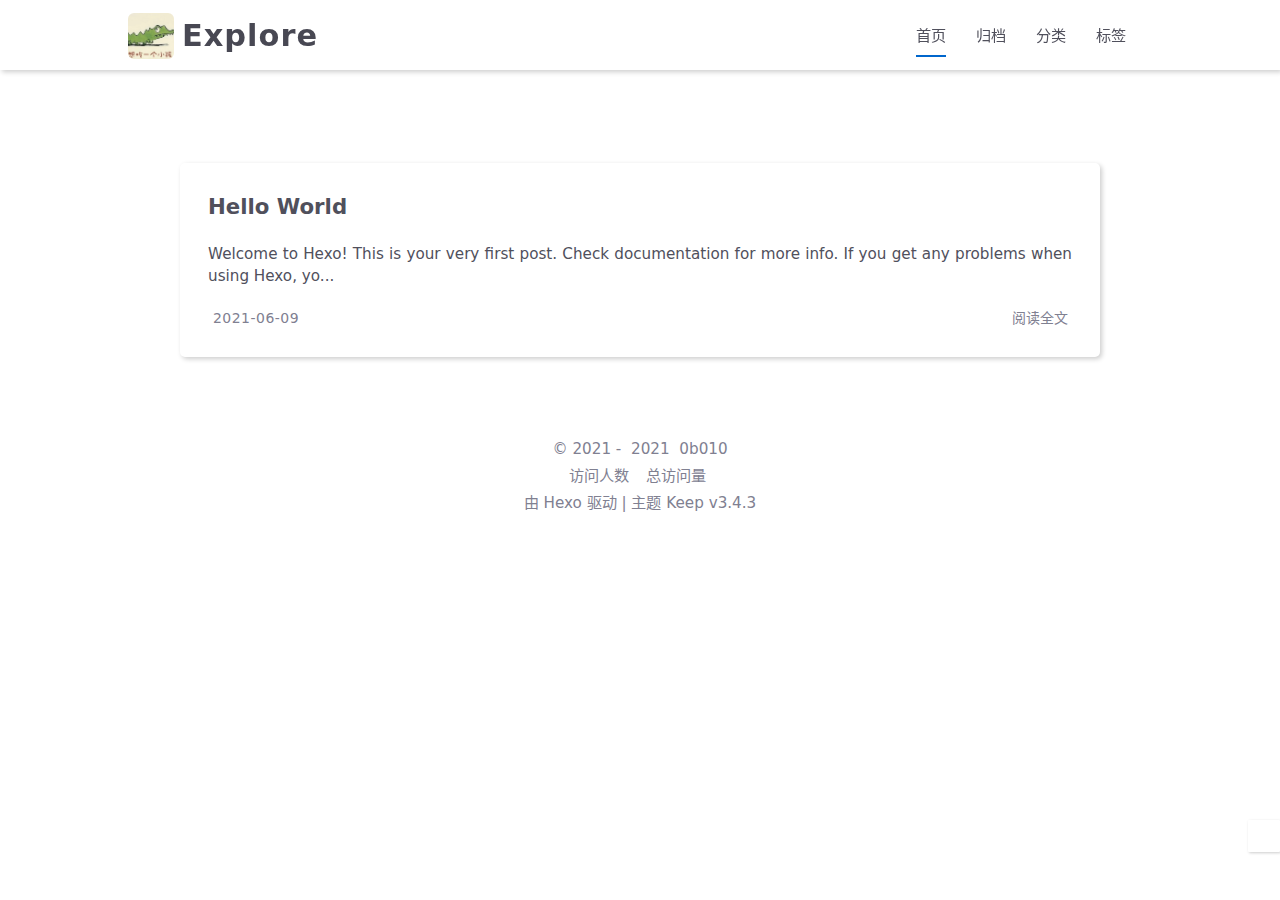
==== commit 883bca60: "Site updated: 2021-06-09 21:18:54" ====
--- a/index.html
+++ b/index.html
@@ -15,13 +15,11 @@
 <link rel="stylesheet" href="/css/style.css">
 
     <link rel="shortcut icon" href="/images/avatar.jpeg">
-    
-<link rel="stylesheet" href="/css/font-awesome.min.css">
-
+    <link rel="stylesheet" href="//cdn.jsdelivr.net/npm/hexo-theme-keep@3.4.3/source/css/font-awesome.min.css">
     <script id="hexo-configurations">
     let KEEP = window.KEEP || {};
-    KEEP.hexo_config = {"hostname":"example.com","root":"/","language":"zh-CN"};
-    KEEP.theme_config = {"toc":{"enable":true,"number":false,"expand_all":false,"init_open":false},"style":{"primary_color":"#0066CC","avatar":"/images/avatar.jpeg","favicon":"/images/avatar.jpeg","article_img_align":"left","left_side_width":"260px","content_max_width":"920px","hover":{"shadow":false,"scale":false},"first_screen":{"enable":true,"background_img":"/images/bg.svg","description":"Keep exploring"},"scroll":{"progress_bar":{"enable":false},"percent":{"enable":false}}},"local_search":{"enable":false,"preload":false},"code_copy":{"enable":false,"style":"default"},"pjax":{"enable":false},"lazyload":{"enable":false},"version":"3.4.3"};
+    KEEP.hexo_config = {"hostname":"example.com","root":"/","language":"zh-CN","path":"search.json"};
+    KEEP.theme_config = {"toc":{"enable":true,"number":true,"expand_all":true,"init_open":false},"style":{"primary_color":"#0066CC","avatar":"/images/avatar.jpeg","favicon":"/images/avatar.jpeg","article_img_align":"left","left_side_width":"260px","content_max_width":"920px","hover":{"shadow":false,"scale":true},"first_screen":{"enable":true,"background_img":"/images/bg.svg","description":"Keep exploring"},"scroll":{"progress_bar":{"enable":true},"percent":{"enable":false}}},"local_search":{"enable":true,"preload":true},"code_copy":{"enable":true,"style":"default"},"pjax":{"enable":false},"lazyload":{"enable":true},"version":"3.4.3"};
     KEEP.language_ago = {"second":"%s 秒前","minute":"%s 分钟前","hour":"%s 小时前","day":"%s 天前","week":"%s 周前","month":"%s 月前","year":"%s 年前"};
   </script>
 <meta name="generator" content="Hexo 5.4.0"></head>
@@ -29,6 +27,8 @@
 
 <body>
 <div class="progress-bar-container">
+    
+        <span class="scroll-progress-bar"></span>
     
 
     
@@ -86,10 +86,32 @@
                             </a>
                         </li>
                     
+                        <li class="menu-item">
+                            <a class=""
+                               href="/categories"
+                            >
+                                分类
+                            </a>
+                        </li>
+                    
+                        <li class="menu-item">
+                            <a class=""
+                               href="/tags"
+                            >
+                                标签
+                            </a>
+                        </li>
+                    
+                    
+                        <li class="menu-item search search-popup-trigger">
+                            <i class="fas fa-search"></i>
+                        </li>
                     
                 </ul>
             </div>
             <div class="mobile">
+                
+                    <div class="icon-item search search-popup-trigger"><i class="fas fa-search"></i></div>
                 
                 <div class="icon-item menu-bar">
                     <div class="menu-bar-middle"></div>
@@ -109,6 +131,16 @@
                 <li class="drawer-menu-item flex-center">
                     <a class=""
                        href="/archives">归档</a>
+                </li>
+            
+                <li class="drawer-menu-item flex-center">
+                    <a class=""
+                       href="/categories">分类</a>
+                </li>
+            
+                <li class="drawer-menu-item flex-center">
+                    <a class=""
+                       href="/tags">标签</a>
                 </li>
             
         </ul>
@@ -181,7 +213,7 @@
         <div class="copyright-info info-item">
             &copy;
             
-              <span>2020</span>&nbsp;-&nbsp;
+              <span>2021</span>&nbsp;-&nbsp;
             
             2021&nbsp;<i class="fas fa-heart icon-animate"></i>&nbsp;<a href="/">0b010</a>
         </div>
@@ -263,28 +295,53 @@
 
 
     
+        <div class="search-pop-overlay">
+    <div class="popup search-popup">
+        <div class="search-header">
+          <span class="search-input-field-pre">
+            <i class="fas fa-keyboard"></i>
+          </span>
+            <div class="search-input-container">
+                <input autocomplete="off"
+                       autocorrect="off"
+                       autocapitalize="off"
+                       placeholder="搜索..."
+                       spellcheck="false"
+                       type="search"
+                       class="search-input"
+                >
+            </div>
+            <span class="popup-btn-close">
+                <i class="fas fa-times"></i>
+            </span>
+        </div>
+        <div id="search-result">
+            <div id="no-result">
+                <i class="fas fa-spinner fa-pulse fa-5x fa-fw"></i>
+            </div>
+        </div>
+    </div>
+</div>
+
+    
 
 </main>
 
 
 
 
-
-<script src="/js/utils.js"></script>
-
-<script src="/js/main.js"></script>
-
-<script src="/js/header-shrink.js"></script>
-
-<script src="/js/back2top.js"></script>
-
-<script src="/js/dark-light-toggle.js"></script>
-
-
-
-
-
-
+<script src="//cdn.jsdelivr.net/npm/hexo-theme-keep@3.4.3/source/js/utils.js"></script><script src="//cdn.jsdelivr.net/npm/hexo-theme-keep@3.4.3/source/js/main.js"></script><script src="//cdn.jsdelivr.net/npm/hexo-theme-keep@3.4.3/source/js/header-shrink.js"></script><script src="//cdn.jsdelivr.net/npm/hexo-theme-keep@3.4.3/source/js/back2top.js"></script><script src="//cdn.jsdelivr.net/npm/hexo-theme-keep@3.4.3/source/js/dark-light-toggle.js"></script>
+
+
+    <script src="//cdn.jsdelivr.net/npm/hexo-theme-keep@3.4.3/source/js/local-search.js"></script>
+
+
+
+    <script src="//cdn.jsdelivr.net/npm/hexo-theme-keep@3.4.3/source/js/code-copy.js"></script>
+
+
+
+    <script src="//cdn.jsdelivr.net/npm/hexo-theme-keep@3.4.3/source/js/lazyload.js"></script>
 
 
 <div class="post-scripts">
--- a/css/style.css
+++ b/css/style.css
@@ -338,6 +338,9 @@
   transition-timing-function: ease, ease, ease, ease, linear;
 }
 .btn:hover {
+  transform: scaleX(1.06) scaleY(1.06);
+}
+.btn:hover {
   color: var(--background-color);
   background: var(--primary-color);
 }
@@ -1276,7 +1279,7 @@
   white-space: nowrap;
 }
 .post-toc-wrap .post-toc .nav .nav-child {
-  display: none;
+  display: block;
 }
 .post-toc-wrap .post-toc .nav .active > .nav-child {
   display: block;
@@ -1329,6 +1332,23 @@
   left: 0;
   width: 100%;
   z-index: 1009;
+}
+.progress-bar-container .scroll-progress-bar {
+  position: absolute;
+  top: 0;
+  left: 0;
+  width: 0;
+  height: 2px;
+  visibility: hidden;
+  z-index: 1007;
+  background: var(--primary-color);
+  transition-property: color, background, box-shadow, border-color, width;
+  transition-delay: 0s, 0s, 0s, 0s, 0s;
+  transition-duration: 0.2s, 0.2s, 0.2s, 0.2s, 0.1s;
+  transition-timing-function: ease, ease, ease, ease, linear;
+}
+.progress-bar-container .scroll-progress-bar.hide {
+  display: none !important;
 }
 .header-wrapper {
   width: 100%;
@@ -1617,6 +1637,9 @@
 .post-tools-container .tools-list li:last-child {
   margin-bottom: 0;
 }
+.post-tools-container .tools-list li:hover {
+  transform: scaleX(1.06) scaleY(1.06);
+}
 .post-tools-container .tools-list li.page-aside-toggle {
   display: none;
 }
@@ -2061,6 +2084,9 @@
     margin-bottom: 22.8px;
   }
 }
+.home-content-container .home-article-list .home-article-item:hover {
+  transform: scaleX(1.015) scaleY(1.015);
+}
 @media (max-width: 780px) {
   .home-content-container .home-article-list .home-article-item {
     padding: 22.400000000000002px;
@@ -2321,6 +2347,10 @@
   transition-duration: 0.2s, 0.2s, 0.2s, 0.2s, 0.2s;
   transition-timing-function: ease, ease, ease, ease, linear;
 }
+.article-content-container .article-nav .article-prev:hover,
+.article-content-container .article-nav .article-next:hover {
+  transform: scaleX(1.03) scaleY(1.03);
+}
 @media (max-width: 780px) {
   .article-content-container .article-nav .article-prev,
   .article-content-container .article-nav .article-next {
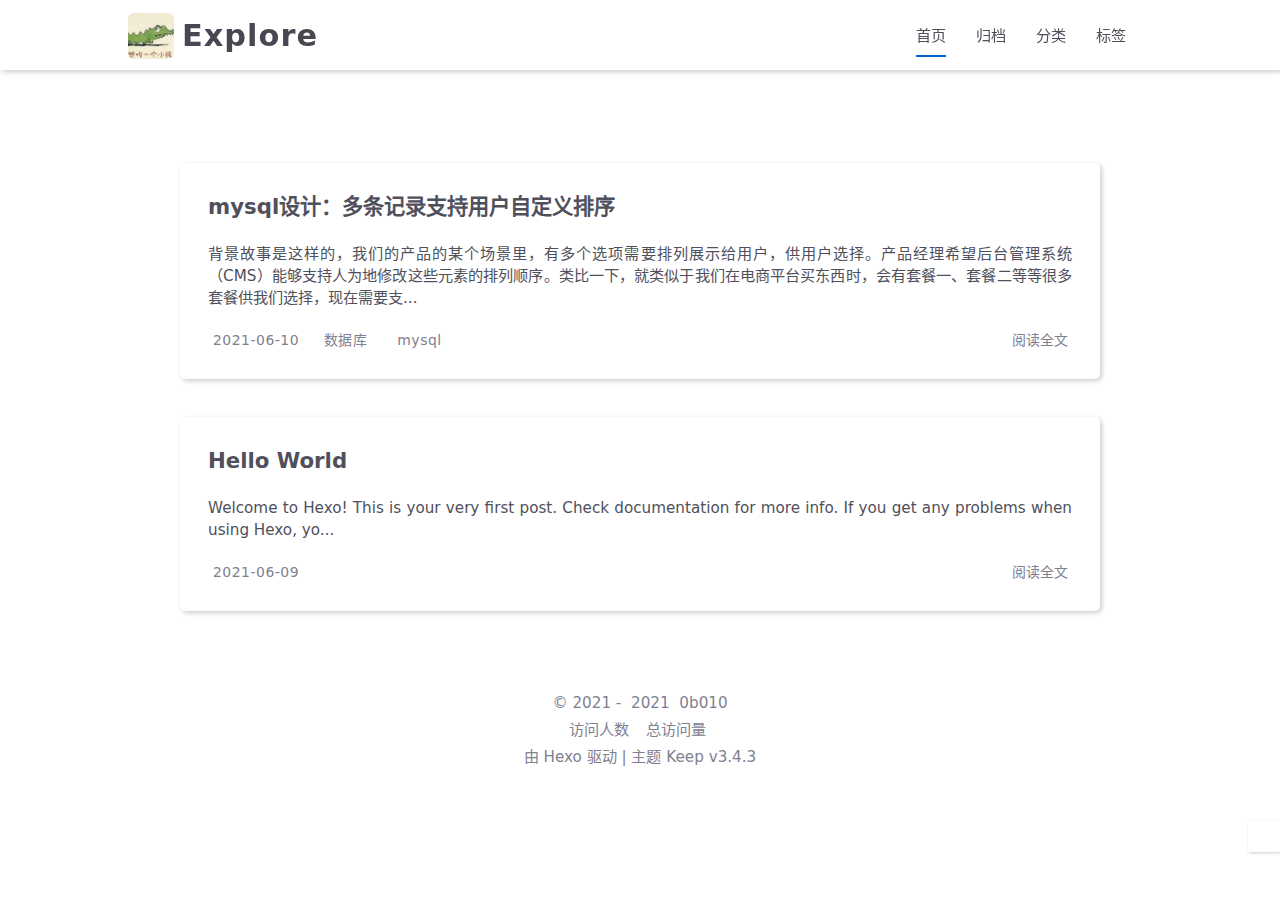
==== commit 468e1949: "Site updated: 2021-06-15 15:40:44" ====
--- a/index.html
+++ b/index.html
@@ -160,6 +160,58 @@
                 
                     <div class="home-content-container fade-in-down-animation">
     <ul class="home-article-list">
+        
+            <li class="home-article-item">
+
+                
+
+                <h3 class="home-article-title">
+                    <a href="/2021/06/10/mysql-customize-sort/">
+                        mysql设计：多条记录支持用户自定义排序
+                    </a>
+                </h3>
+
+                <div class="home-article-content markdown-body">
+                    
+                        背景故事是这样的，我们的产品的某个场景里，有多个选项需要排列展示给用户，供用户选择。产品经理希望后台管理系统（CMS）能够支持人为地修改这些元素的排列顺序。类比一下，就类似于我们在电商平台买东西时，会有套餐一、套餐二等等很多套餐供我们选择，现在需要支...
+                    
+                </div>
+
+                <div class="home-article-meta-info-container">
+    <div class="home-article-meta-info">
+        <span><i class="fas fa-history"></i>&nbsp;<span class="home-article-date" data-date="Thu Jun 10 2021 11:32:03 GMT+0800">2021-06-10</span></span>
+        
+            <span class="home-article-category"><i class="fas fa-folder"></i>&nbsp;
+                <ul>
+                    
+                        <li>
+                            
+                            <a href="/categories/%E6%95%B0%E6%8D%AE%E5%BA%93/">数据库</a>&nbsp;
+                        </li>
+                    
+                    
+                </ul>
+            </span>
+        
+        
+            <span class="home-article-tag">
+                <i class="fas fa-tags"></i>&nbsp;
+                <ul>
+                    
+                        <li>
+                            
+                            <a href="/tags/mysql/">mysql</a>&nbsp;
+                        </li>
+                    
+                </ul>
+            </span>
+        
+    </div>
+
+    <a href="/2021/06/10/mysql-customize-sort/">阅读全文&nbsp;<i class="fas fa-angle-right"></i></a>
+</div>
+
+            </li>
         
             <li class="home-article-item">
 
